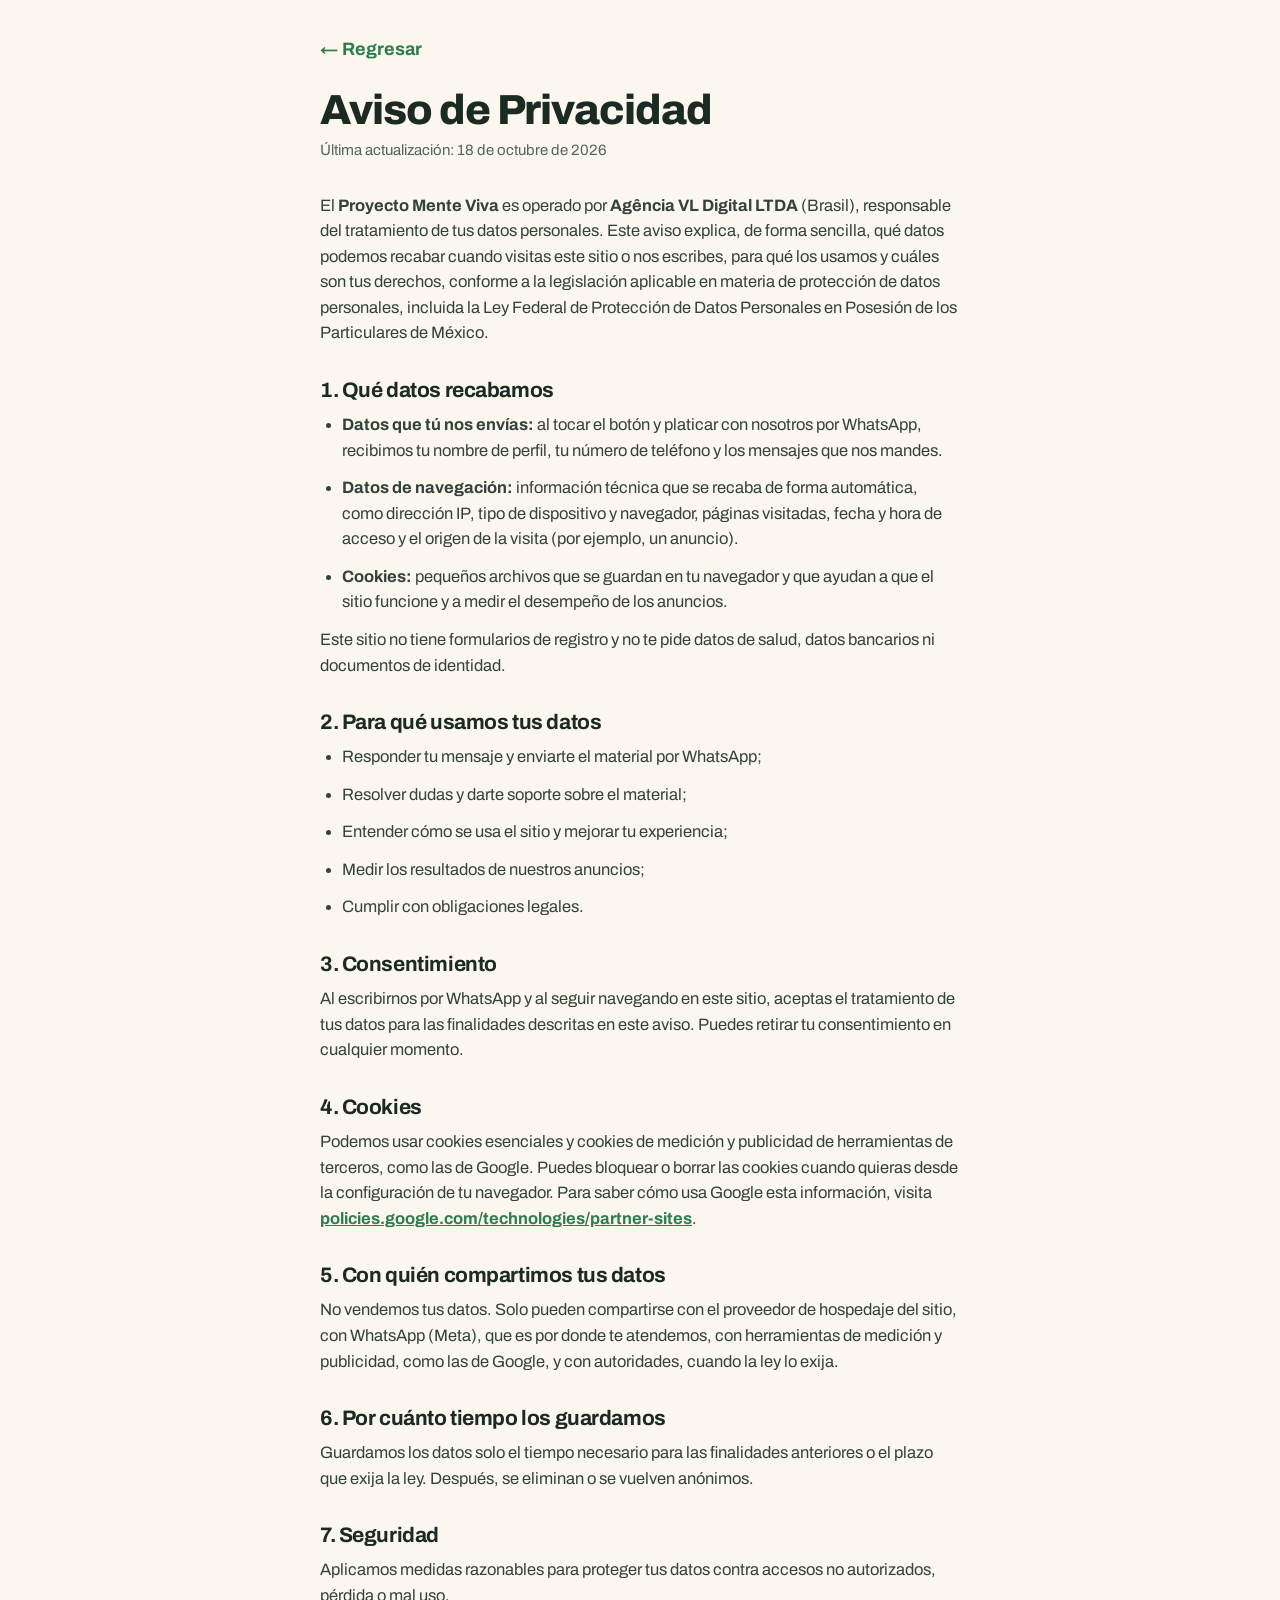
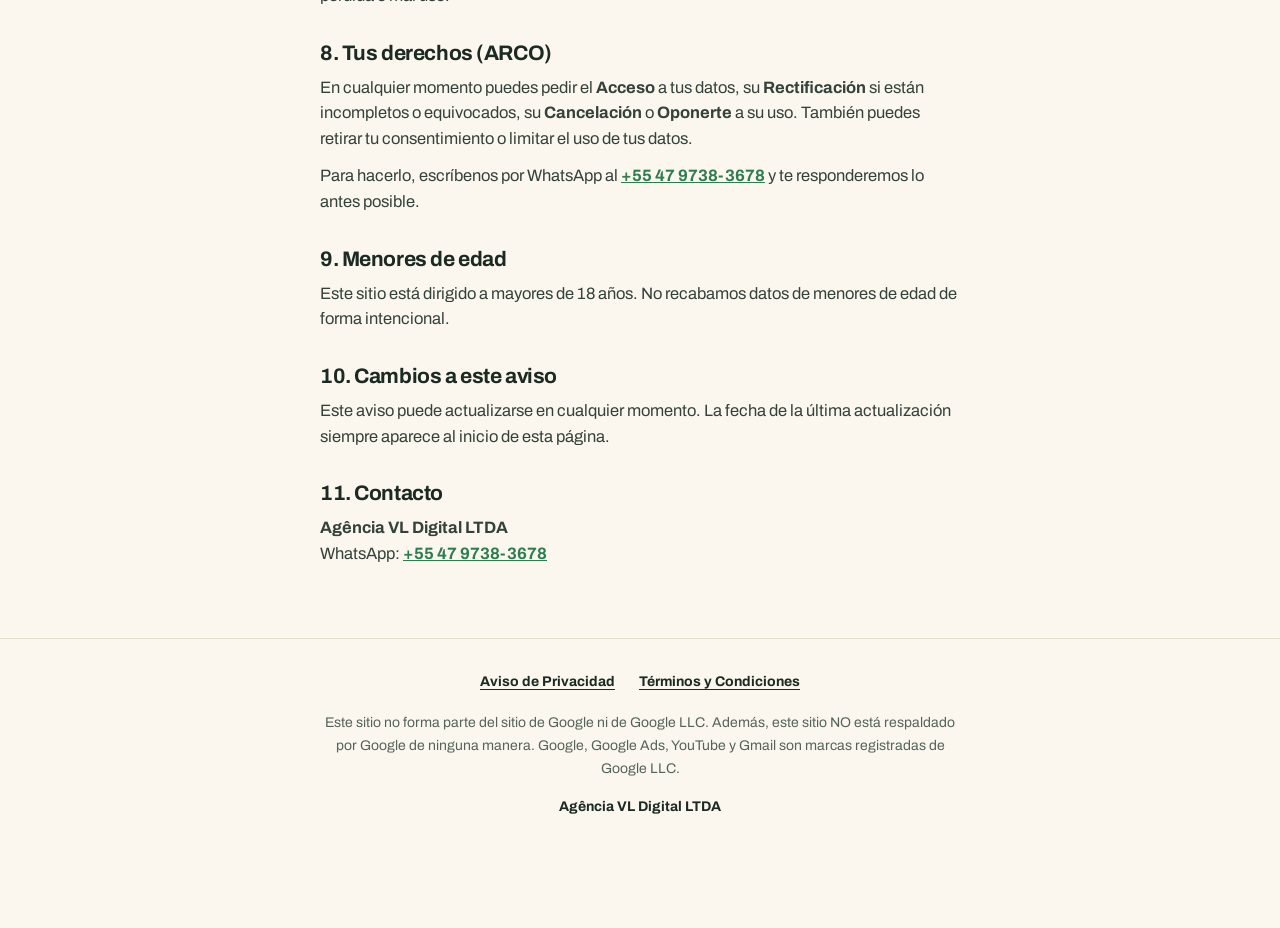
==== aviso-de-privacidad/index.html @ 85371282 "Add files via upload" ====
<!doctype html>
<html lang="es-MX">
<head>
  <meta charset="utf-8">
  <meta name="viewport" content="width=device-width, initial-scale=1">
  <title>Aviso de Privacidad — Proyecto Mente Viva</title>
  <link rel="preconnect" href="https://fonts.googleapis.com">
  <link rel="preconnect" href="https://fonts.gstatic.com" crossorigin>
  <link href="https://fonts.googleapis.com/css2?family=Archivo:wght@400;600;700;800&family=Instrument+Serif:ital@1&display=swap" rel="stylesheet">
  <link rel="stylesheet" href="../style.css">
</head>
<body>
  <main class="doc">
    <div class="wrap">
      <a class="voltar" href="../index.html">← Regresar</a>
      <h1>Aviso de Privacidad</h1>
      <p class="data">Última actualización: 18 de octubre de 2026</p>

      <p>El <strong>Proyecto Mente Viva</strong> es operado por <strong>Agência VL Digital LTDA</strong> (Brasil), responsable del tratamiento de tus datos personales. Este aviso explica, de forma sencilla, qué datos podemos recabar cuando visitas este sitio o nos escribes, para qué los usamos y cuáles son tus derechos, conforme a la legislación aplicable en materia de protección de datos personales, incluida la Ley Federal de Protección de Datos Personales en Posesión de los Particulares de México.</p>

      <h2>1. Qué datos recabamos</h2>
      <ul>
        <li><strong>Datos que tú nos envías:</strong> al tocar el botón y platicar con nosotros por WhatsApp, recibimos tu nombre de perfil, tu número de teléfono y los mensajes que nos mandes.</li>
        <li><strong>Datos de navegación:</strong> información técnica que se recaba de forma automática, como dirección IP, tipo de dispositivo y navegador, páginas visitadas, fecha y hora de acceso y el origen de la visita (por ejemplo, un anuncio).</li>
        <li><strong>Cookies:</strong> pequeños archivos que se guardan en tu navegador y que ayudan a que el sitio funcione y a medir el desempeño de los anuncios.</li>
      </ul>
      <p>Este sitio no tiene formularios de registro y no te pide datos de salud, datos bancarios ni documentos de identidad.</p>

      <h2>2. Para qué usamos tus datos</h2>
      <ul>
        <li>Responder tu mensaje y enviarte el material por WhatsApp;</li>
        <li>Resolver dudas y darte soporte sobre el material;</li>
        <li>Entender cómo se usa el sitio y mejorar tu experiencia;</li>
        <li>Medir los resultados de nuestros anuncios;</li>
        <li>Cumplir con obligaciones legales.</li>
      </ul>

      <h2>3. Consentimiento</h2>
      <p>Al escribirnos por WhatsApp y al seguir navegando en este sitio, aceptas el tratamiento de tus datos para las finalidades descritas en este aviso. Puedes retirar tu consentimiento en cualquier momento.</p>

      <h2>4. Cookies</h2>
      <p>Podemos usar cookies esenciales y cookies de medición y publicidad de herramientas de terceros, como las de Google. Puedes bloquear o borrar las cookies cuando quieras desde la configuración de tu navegador. Para saber cómo usa Google esta información, visita <a class="link" href="https://policies.google.com/technologies/partner-sites?hl=es-419" target="_blank" rel="noopener">policies.google.com/technologies/partner-sites</a>.</p>

      <h2>5. Con quién compartimos tus datos</h2>
      <p>No vendemos tus datos. Solo pueden compartirse con el proveedor de hospedaje del sitio, con WhatsApp (Meta), que es por donde te atendemos, con herramientas de medición y publicidad, como las de Google, y con autoridades, cuando la ley lo exija.</p>

      <h2>6. Por cuánto tiempo los guardamos</h2>
      <p>Guardamos los datos solo el tiempo necesario para las finalidades anteriores o el plazo que exija la ley. Después, se eliminan o se vuelven anónimos.</p>

      <h2>7. Seguridad</h2>
      <p>Aplicamos medidas razonables para proteger tus datos contra accesos no autorizados, pérdida o mal uso.</p>

      <h2>8. Tus derechos (ARCO)</h2>
      <p>En cualquier momento puedes pedir el <strong>Acceso</strong> a tus datos, su <strong>Rectificación</strong> si están incompletos o equivocados, su <strong>Cancelación</strong> o <strong>Oponerte</strong> a su uso. También puedes retirar tu consentimiento o limitar el uso de tus datos.</p>
      <p>Para hacerlo, escríbenos por WhatsApp al <a class="link js-wa" href="#">+55 47 9738-3678</a> y te responderemos lo antes posible.</p>

      <h2>9. Menores de edad</h2>
      <p>Este sitio está dirigido a mayores de 18 años. No recabamos datos de menores de edad de forma intencional.</p>

      <h2>10. Cambios a este aviso</h2>
      <p>Este aviso puede actualizarse en cualquier momento. La fecha de la última actualización siempre aparece al inicio de esta página.</p>

      <h2>11. Contacto</h2>
      <p><strong>Agência VL Digital LTDA</strong><br>WhatsApp: <a class="link js-wa" href="#">+55 47 9738-3678</a></p>
    </div>
  </main>

  <footer>
    <div class="wrap">
      <div class="links">
        <a href="../aviso-de-privacidad/index.html">Aviso de Privacidad</a>
        <a href="../terminos-y-condiciones/index.html">Términos y Condiciones</a>
      </div>
      <p class="aviso">Este sitio no forma parte del sitio de Google ni de Google LLC. Además, este sitio NO está respaldado por Google de ninguna manera. Google, Google Ads, YouTube y Gmail son marcas registradas de Google LLC.</p>
      <p class="empresa">Agência VL Digital LTDA</p>
    </div>
  </footer>

  <script>
    var link = "https://wa.me/554797383678?text=" + encodeURIComponent("¡Hola! Quiero recibir las actividades del Proyecto Mente Viva.");
    document.querySelectorAll(".js-wa").forEach(function (a) { a.href = link; a.target = "_blank"; a.rel = "noopener"; });
  </script>
</body>
</html>
---- style.css ----
/* Projeto Mente Viva — estilo do site */
:root {
  --bg: #FBF7EE;
  --card: #FFFFFF;
  --ink: #1B2A22;
  --soft: #55645B;
  --line: #E8E0CF;
  --green: #2E7D4F;
  --yellow: #FFC93C;
  --wa: #25D366;
  --wa-dark: #128C4A;
}

* { box-sizing: border-box; margin: 0; padding: 0; }
body {
  background: var(--bg);
  color: var(--ink);
  font-family: "Archivo", system-ui, sans-serif;
  font-size: 18px;
  line-height: 1.55;
  -webkit-font-smoothing: antialiased;
}
a { color: inherit; text-decoration: none; }
.wrap { width: 100%; max-width: 680px; margin: 0 auto; padding: 0 20px; }

/* Abertura: o botão aparece logo de cara */
.hero { min-height: 100svh; display: flex; align-items: center; padding: 28px 0 36px; text-align: center; }
.marca { display: inline-flex; align-items: center; gap: 10px; font-weight: 800; font-size: 17px; color: var(--green); margin-bottom: 22px; }
.marca-ico { width: 38px; height: 38px; border-radius: 12px; background: var(--green); display: grid; place-items: center; }
.marca-ico svg { width: 22px; height: 22px; }
.selo { display: inline-block; background: var(--yellow); color: var(--ink); font-weight: 800; font-size: 14px; letter-spacing: .04em; text-transform: uppercase; padding: 6px 14px; border-radius: 999px; margin-bottom: 18px; }
h1 { font-size: clamp(32px, 8.4vw, 50px); line-height: 1.08; letter-spacing: -0.025em; font-weight: 800; }
h1 em { font-family: "Instrument Serif", Georgia, serif; font-weight: 400; color: var(--green); font-size: 1.12em; }
.lead { font-size: 18.5px; color: var(--soft); margin: 16px auto 26px; max-width: 520px; }

.btn-wa {
  display: flex; align-items: center; justify-content: center; gap: 12px;
  width: 100%; max-width: 460px; margin: 0 auto; min-height: 66px; padding: 14px 24px;
  border-radius: 18px; background: var(--wa); color: #fff;
  font-weight: 800; font-size: 20px; letter-spacing: -0.01em;
  box-shadow: 0 6px 0 var(--wa-dark), 0 18px 40px -12px rgba(37, 211, 102, .7);
  transition: transform .15s, box-shadow .15s;
  animation: chama 2.4s ease-in-out infinite;
}
.btn-wa:hover { transform: translateY(-2px); }
.btn-wa:active { transform: translateY(4px); box-shadow: 0 2px 0 var(--wa-dark); }
.btn-wa svg { width: 30px; height: 30px; flex: none; }
@keyframes chama { 0%, 100% { transform: scale(1); } 50% { transform: scale(1.03); } }
.btn-nota { font-size: 14.5px; color: var(--soft); margin-top: 14px; }

.chips { display: flex; flex-wrap: wrap; justify-content: center; gap: 8px; margin-top: 24px; }
.chips span { background: var(--card); border: 1px solid var(--line); border-radius: 999px; padding: 7px 14px; font-size: 15px; font-weight: 600; }
.chips b { color: var(--green); }

/* Blocos de baixo */
section { padding: 56px 0; }
h2 { font-size: clamp(26px, 6vw, 36px); line-height: 1.15; letter-spacing: -0.02em; text-align: center; margin-bottom: 28px; }
.lista { display: grid; gap: 14px; }
.item { display: flex; gap: 16px; align-items: flex-start; background: var(--card); border: 1px solid var(--line); border-radius: 20px; padding: 20px; }
.item-ico { width: 48px; height: 48px; border-radius: 14px; background: #E5F2E9; display: grid; place-items: center; flex: none; font-size: 24px; }
.item h3 { font-size: 19px; margin-bottom: 2px; }
.item p { color: var(--soft); font-size: 16.5px; }

.passos { counter-reset: p; display: grid; gap: 14px; }
.passo { display: flex; gap: 16px; align-items: center; }
.passo::before { counter-increment: p; content: counter(p); width: 46px; height: 46px; border-radius: 50%; background: var(--green); color: #fff; font-weight: 800; font-size: 20px; display: grid; place-items: center; flex: none; }
.passo p { font-size: 17.5px; }

.final { text-align: center; padding-bottom: 72px; }
.final .box { background: var(--green); color: #fff; border-radius: 28px; padding: 40px 22px; }
.final h2 { color: #fff; margin-bottom: 10px; }
.final p { color: #D7EBDD; margin-bottom: 24px; }

/* Rodapé */
footer { border-top: 1px solid var(--line); padding: 32px 0 110px; font-size: 14px; color: var(--soft); text-align: center; }
.links { display: flex; justify-content: center; flex-wrap: wrap; gap: 8px 24px; margin-bottom: 18px; }
.links a { color: var(--ink); font-weight: 700; text-decoration: underline; text-underline-offset: 3px; }
.aviso { line-height: 1.65; margin-bottom: 16px; }
.empresa { color: var(--ink); font-weight: 700; }

/* Botão flutuante */
.wa-float { position: fixed; right: 16px; bottom: 16px; z-index: 10; width: 62px; height: 62px; border-radius: 50%; background: var(--wa); display: grid; place-items: center; box-shadow: 0 10px 30px -6px rgba(37, 211, 102, .8); }
.wa-float svg { width: 34px; height: 34px; }

/* Páginas de texto */
.doc { padding: 36px 0 60px; }
.voltar { display: inline-block; color: var(--green); font-weight: 700; margin-bottom: 24px; }
.doc h1 { font-size: clamp(30px, 7vw, 42px); margin-bottom: 6px; }
.doc .data { color: var(--soft); font-size: 15px; margin-bottom: 30px; }
.doc h2 { text-align: left; font-size: 21px; margin: 32px 0 10px; }
.doc p, .doc li { font-size: 16.5px; color: #33423A; margin-bottom: 12px; }
.doc ul { padding-left: 22px; }
.doc .link { color: var(--green); font-weight: 700; text-decoration: underline; }

@media (prefers-reduced-motion: reduce) { .btn-wa { animation: none; } }
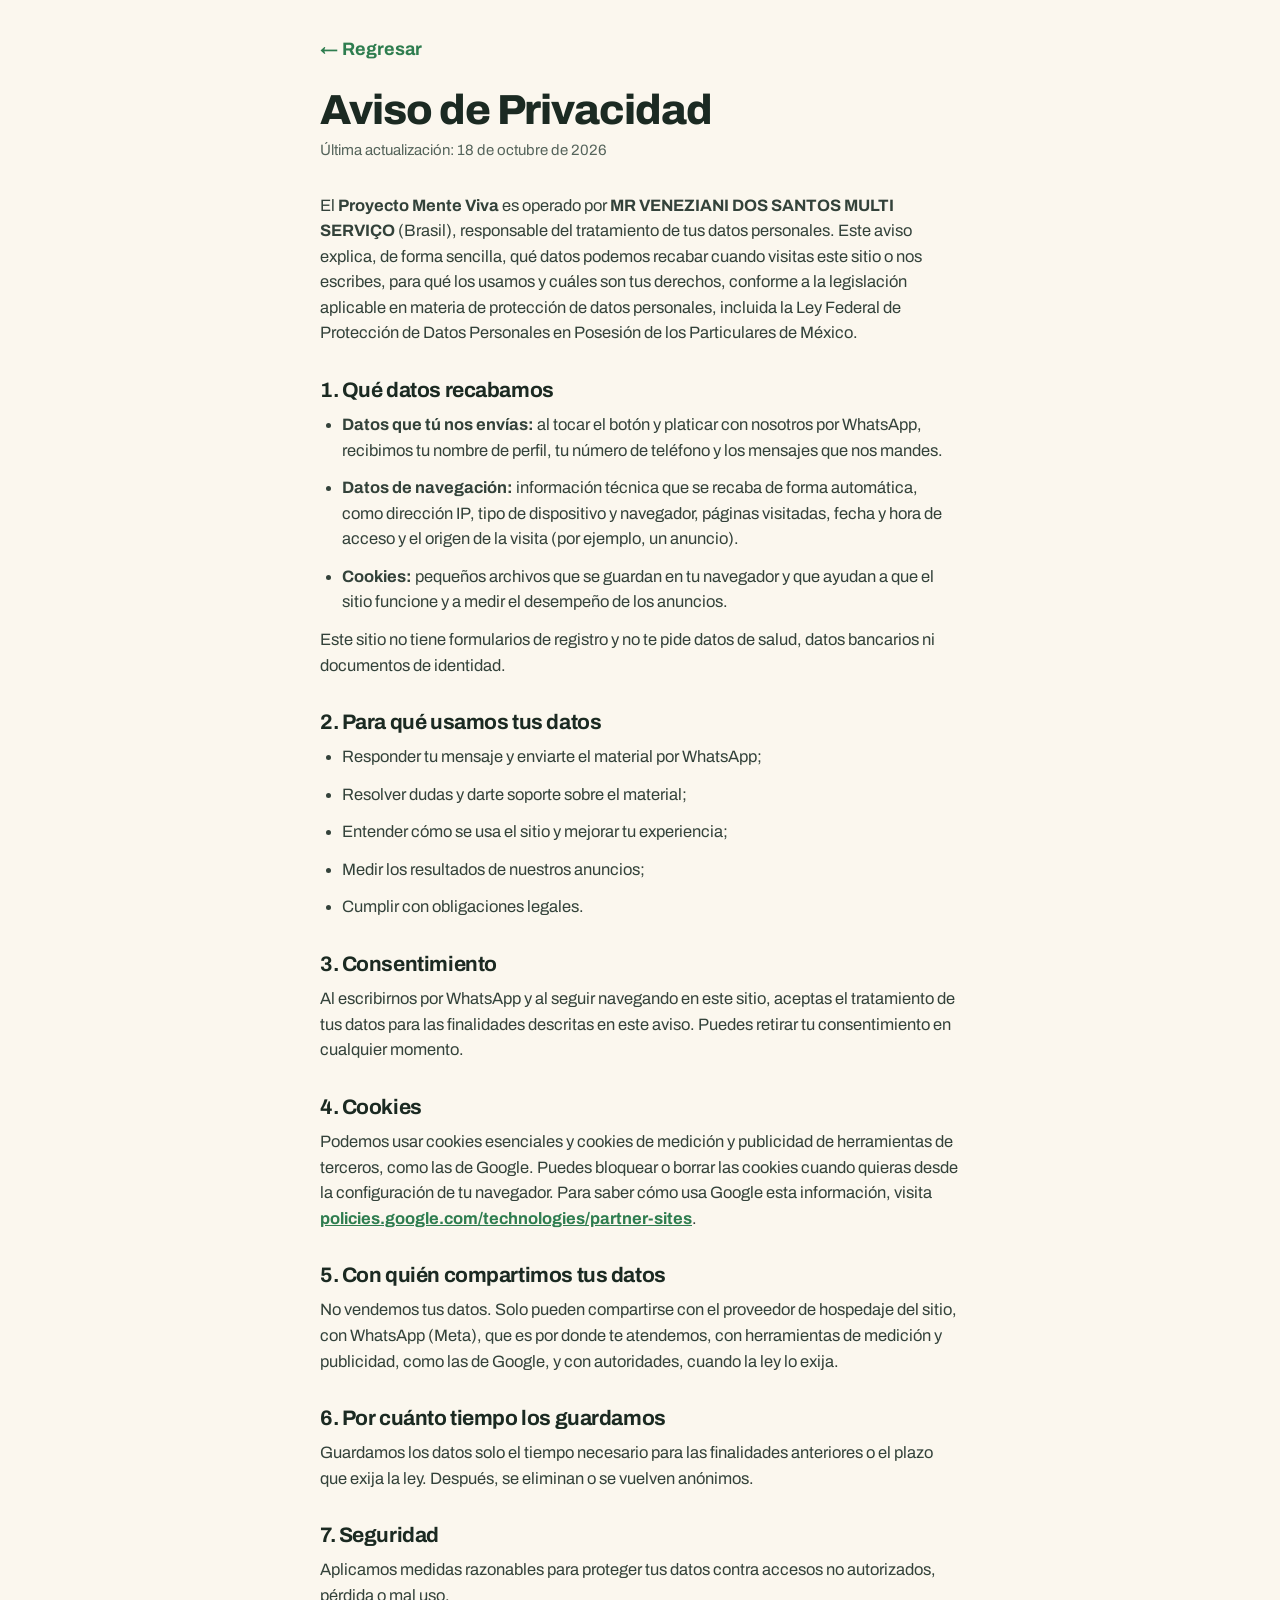
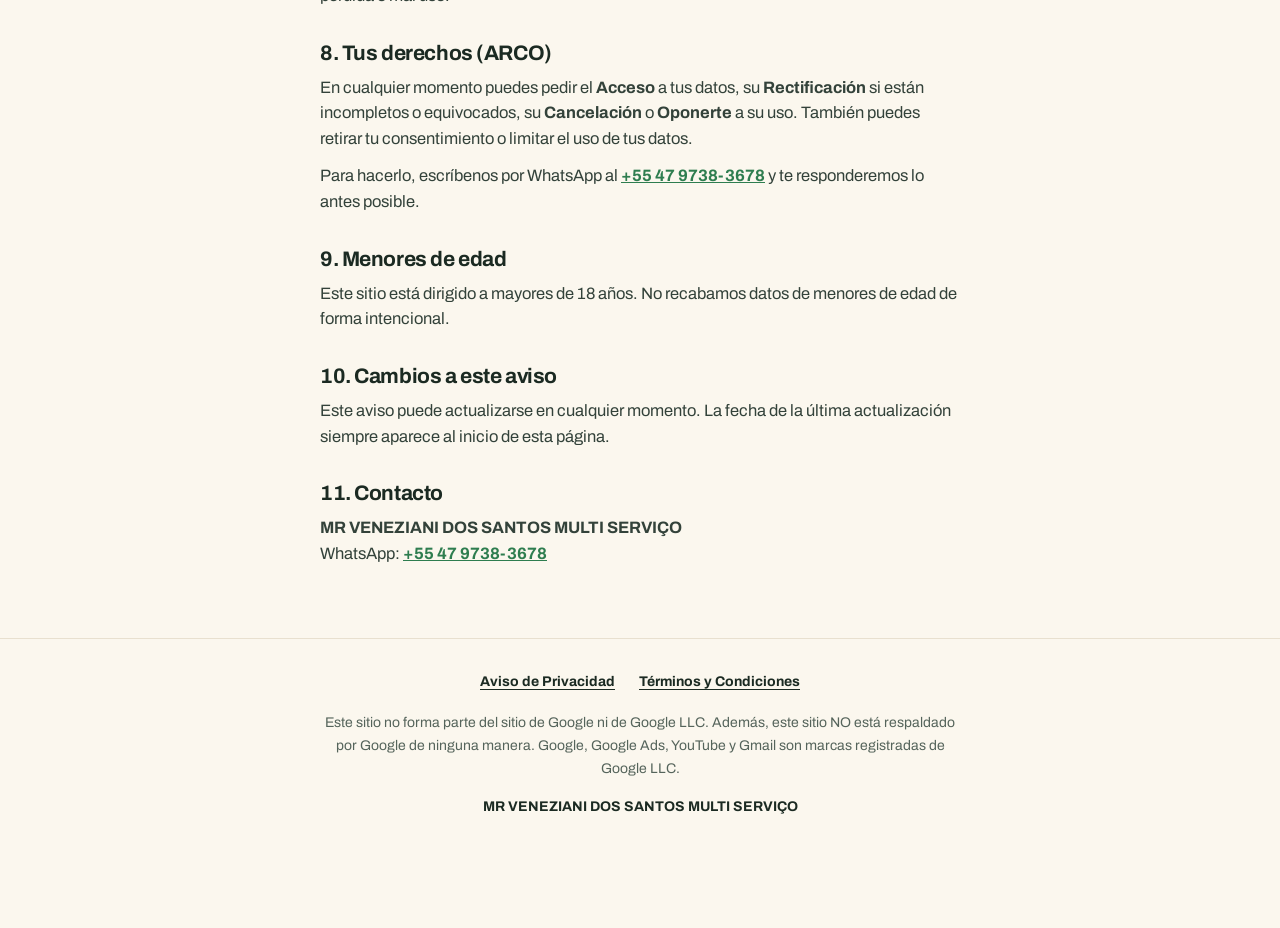
==== commit 5ecb1776: "index.html" ====
--- a/aviso-de-privacidad/index.html
+++ b/aviso-de-privacidad/index.html
@@ -16,7 +16,7 @@
       <h1>Aviso de Privacidad</h1>
       <p class="data">Última actualización: 18 de octubre de 2026</p>
 
-      <p>El <strong>Proyecto Mente Viva</strong> es operado por <strong>Agência VL Digital LTDA</strong> (Brasil), responsable del tratamiento de tus datos personales. Este aviso explica, de forma sencilla, qué datos podemos recabar cuando visitas este sitio o nos escribes, para qué los usamos y cuáles son tus derechos, conforme a la legislación aplicable en materia de protección de datos personales, incluida la Ley Federal de Protección de Datos Personales en Posesión de los Particulares de México.</p>
+      <p>El <strong>Proyecto Mente Viva</strong> es operado por <strong>MR VENEZIANI DOS SANTOS MULTI SERVIÇO</strong> (Brasil), responsable del tratamiento de tus datos personales. Este aviso explica, de forma sencilla, qué datos podemos recabar cuando visitas este sitio o nos escribes, para qué los usamos y cuáles son tus derechos, conforme a la legislación aplicable en materia de protección de datos personales, incluida la Ley Federal de Protección de Datos Personales en Posesión de los Particulares de México.</p>
 
       <h2>1. Qué datos recabamos</h2>
       <ul>
@@ -61,7 +61,7 @@
       <p>Este aviso puede actualizarse en cualquier momento. La fecha de la última actualización siempre aparece al inicio de esta página.</p>
 
       <h2>11. Contacto</h2>
-      <p><strong>Agência VL Digital LTDA</strong><br>WhatsApp: <a class="link js-wa" href="#">+55 47 9738-3678</a></p>
+      <p><strong>MR VENEZIANI DOS SANTOS MULTI SERVIÇO</strong><br>WhatsApp: <a class="link js-wa" href="#">+55 47 9738-3678</a></p>
     </div>
   </main>
 
@@ -72,7 +72,7 @@
         <a href="../terminos-y-condiciones/index.html">Términos y Condiciones</a>
       </div>
       <p class="aviso">Este sitio no forma parte del sitio de Google ni de Google LLC. Además, este sitio NO está respaldado por Google de ninguna manera. Google, Google Ads, YouTube y Gmail son marcas registradas de Google LLC.</p>
-      <p class="empresa">Agência VL Digital LTDA</p>
+      <p class="empresa">MR VENEZIANI DOS SANTOS MULTI SERVIÇO</p>
     </div>
   </footer>
 
